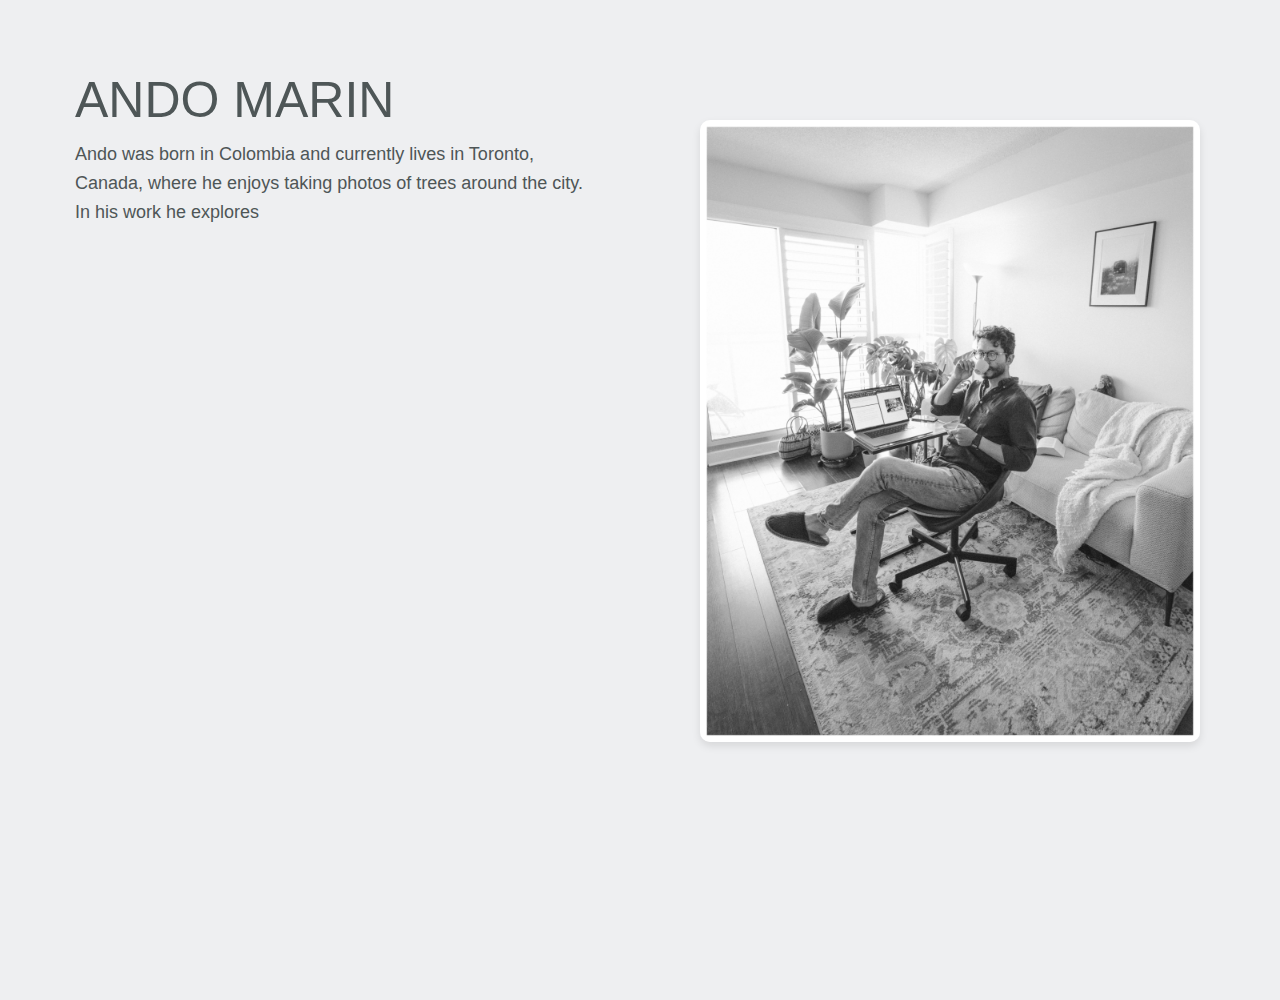
==== about.html @ 566b96cc "Reorganized repository structure and added initial files" ====
<!DOCTYPE html>
<html lang="en">
<head>
    <meta charset="UTF-8">
    <meta name="viewport" content="width=device-width, initial-scale=1.0">
    <title>Ando Marin Photography - About</title>
    <link rel="stylesheet" href="styles.css">
    <link href="https://fonts.googleapis.com/css2?family=Rubik:wght@300;400;700&display=swap" rel="stylesheet">
</head>
<body>
    <header>
        <div class="logo"><a href="index.html">Ando Marin</a></div>
        <!--div class="subtitle">This is a biografy of the artist</div-->
    </header>
    <div class="main-content">
        <div class="biography">
            <p>Ando was born in Colombia and currently lives in Toronto, Canada, where he enjoys
                taking photos of trees around the city. In his work he explores
            </p>
        </div>
        
        <div class="about-photo">
            <img src="images/about-photo.jpg" alt="Ando Marin">
        </div>
    </div>

    <!-- Modal for viewing images -->
    <div id="imageModal" class="modal">
        <span class="close">&times;</span>
        <img class="modal-content" id="modalImage">
        <div class="prev">&laquo;</div>
        <div class="next">&raquo;</div>
    </div>

    <script src="script.js"></script>
</body>
</html>
---- styles.css ----
body, html {
    margin: 0;
    padding: 0;
    width: 100%;
    height: 100%;
    font-family: 'Helvetica Neue', Helvetica, Arial, sans-serif; /*Rubik', sans-serif;  Changed to Rubik Light*/
    color: #333;
    background-color: rgb(238, 239, 241);
}

header {
    position: absolute;
    top: 0;
    left: 0;
    width: 100%;
    display: flex;
    flex-direction: column;
    align-items: flex-start;
    padding: 20px;
    z-index: 2; /* Ensure header is above the banner */
}

.logo {
    font-size: 50px;
    font-weight: 300; /* Rubik Light */
    text-transform: uppercase; /* Ensure the logo text is in uppercase */
    margin-top: 55px;
    margin-left: 55px;
    margin-bottom: 20px;
    line-height: 1;
    color: #4e5657; /* Ensure the logo text is visible over the image */
}

.logo a {
    text-decoration: none;
    color: inherit;
}

.subtitle {
    font-size: 20px; /* Smaller font size */
    color: #8d8f90; /* Lighter color */
    margin-top: 10px;
    margin-left: 55px; /* Align with logo */
}


.description-text {
    font-size: 20px; /* Smaller font size */
    color: #4e5657; /* Lighter color */
    margin-top: 15px;
    margin-left: 55px; /* Align with logo */

}

nav {
    display: flex;
    flex-direction: column;
    align-items: flex-start;
}

nav a {
    margin: 10px 0;
    margin-left: 55px;
    text-decoration: none;
    color: #8d8f90; /* Ensure the nav links are visible over the image */
    font-size: 18px;
    position: relative;
}

.dropdown {
    position: relative;
    margin-bottom: 10px;
}

.dropdown-content {
    display: none;
    position: static;
    background-color: transparent;
    z-index: 1;
    margin-top: 10px;
}

.dropdown-content a {
    color: #979a9b; /* Lighter shade */
    padding: 10px 0;
    text-decoration: none;
    display: block;
    font-size: 18px;
    padding-left: 20px;
}

.dropdown:hover .dropdown-content {
    display: block;
}

.main-content {
    display: flex;
    flex-direction: row;
    justify-content: flex-start; /* Align content to the start */
    align-items: flex-start; /* Align items to the start */
    overflow: visible; /* Prevent overflow */


    padding: 20px;
    margin-top: 100px; /* Adjust based on header size */
    width: 100%;
    height: calc(100% - 160px); /* Ensure the main content takes full height */
}

.photo-gallery {
    display: flex;
    flex-direction: row; /* Horizontal layout */
    align-items: flex-start; /* Align items to the top */
    overflow-x: auto; /* Enable horizontal scrolling */

    /*width: calc(100% - 90px);  Adjust based on header width */
    max-width: 100%; /* Limit the width of the gallery */
    margin: auto; /* Center the gallery */
    
    
    margin-left: 35%;
    
    
    padding-bottom: 20px; /* Add padding to prevent scrollbar overlap */
}

.photo-gallery img {
    width: 40%; /* Scale images to 40% of their original size */
    margin-right: 30px; /* Add some spacing between images */
    flex-shrink: 0; /* Prevent images from shrinking */
}

/* Specific styles for the Santa Marta gallery */
.photo-gallery-marta img {
    width: 65%; /* Scale images to 60% of their original size for this gallery */
}

.about-photo {
    text-align: left;
    margin-bottom: 20px;
    margin-right: 100px; /* Move photo slightly to the left */
}

.about-photo img {
    max-width: 500px;
    margin-left: 60px;
    height: auto;
    border-radius: 10px;
    box-shadow: 0 4px 8px rgba(0, 0, 0, 0.1);
}

.biography {
    max-width: 60%; /* Adjust the max-width to make it less constrained */
    text-align: left;
    margin-left: 55px; /* Align with the content */
    margin-right: 55px; 
}

.biography p { 
    font-size: 18px;
    line-height: 1.6;
    color: #4e5657;
    margin-top: 20px; /* Add some margin to the top for spacing */
}


.banner {
    position: absolute;
    top: 0;
    left: 0;
    width: 100%;
    height: 100%;
    background: url('images/banners/banner-1.jpg') no-repeat center center;
    background-size: cover; /* Ensure the image covers the whole viewport */
    z-index: 1; /* Ensure the banner is behind the header */
}

/* Modal (background) */
.modal {
    display: none; 
    position: fixed; 
    z-index: 3; 
    left: 0;
    top: 25px;
    width: 100%;
    height: 100%;
    overflow: auto; 
    background-color: rgb(0,0,0); 
    background-color: rgba(238, 243, 243,0.9); 
}

/* Modal Content (image) */
.modal-content {
    margin: auto;
    display: block;
    width: 80%;
    max-width: 600px;
}

/* Caption of Modal Image */
.modal-content, #caption { 
    animation-name: zoom;
    animation-duration: 0.6s;
}

@keyframes zoom {
    from {transform:scale(0)} 
    to {transform:scale(1)}
}

/* The Close Button */
.close {
    position: absolute;
    top: 15px;
    right: 35px;
    color: #f1f1f1;
    font-size: 40px;
    font-weight: bold;
    transition: 0.3s;
}

.close:hover,
.close:focus {
    color: #bbb;
    text-decoration: none;
    cursor: pointer;
}


.prev, .next {
    cursor: pointer;
    position: absolute;
    top: 50%;
    width: auto;
    padding: 16px;
    margin-top: -50px;
    color: #8d8f90;
    font-weight: bold;
    font-size: 40px;
    transition: 0.6s ease;
    user-select: none;
    -webkit-user-select: none;
}

.prev {
    left: 0;
}

.next {
    right: 0;
}

.prev:hover, .next:hover {
    color: #bbb;
}

@media (max-width: 768px) {
    .logo {
        font-size: 40px; /* Adjust font size for smaller screens */
        margin-left: 25px;
        
    }

    .subtitle {
        font-size: 18px; /* Adjust subtitle font size for smaller screens */
        margin-left: 20px; /* Adjust margin for smaller screens */
    }

    .description-text {
        margin-bottom: 65px;
    }

    .main-content {
        
        flex-direction: column; /* Stack items vertically */
        align-items: left;
        height: auto; /* Allow scrolling */
        overflow: visible; /* Enable scrolling */
        
    }

    .biography {
        max-width: 90%; /* Increase max-width for smaller screens */
        margin-left: 30px; /* Adjust margin for smaller screens */
        margin-right: 20px; /* Adjust margin for smaller screens */
    }

    .about-photo {
        text-align: left; /* Center content on small screens */
        margin-left: -50px; /* Adjust margin for smaller screens */
        margin-right: 20px;  /*Center photo*/
        width: 90%;
    }

    .about-photo img {
        width: 100%; /* Adjust width for small screens */
        max-width: none; /* Remove max-width constraint */
        margin-bottom: 20px;

    }

    .photo-gallery { /* finally solved my issue on mobile by figuring this one out */
        align-items: left; /* i inspected the page and realised it was this div/class, not the next one*/
        margin-left: 10px;
        flex-wrap: wrap;
    }

    .photo-gallery img {
        align-items: left;
        width: 90%; /* Full width for mobile */
        max-width: none; /* Remove max-width constraint */
        margin-top: 80px;
        
        margin-bottom: 20px; /* Space between stacked images */
    }
}

@media (max-width: 480px) {
    header {
        align-items: center;
    }

    .logo {
        font-size: 48px;
        margin-bottom: 20px;
    }

    .subtitle {
        font-size: 20px; /* Smaller font size */
        margin-top: 5px; /* Smaller margin */
        margin-left: 35px;
    }

    nav {
        align-items: center;
    }

    nav a {
        font-size: 14px;
        text-align: center;
    }

    .main-content {
        flex-direction: column;
        align-items: flex-start;
        width: 100%; /* Full width */
    }

    .photo-gallery {
        flex-direction: column; /* Stack photos vertically on mobile */
        align-items: center;
        width: 100%; /* Full width */
        padding-bottom: 20px;
    }

    .photo-gallery img {
        width: 100%; /* Adjust width for mobile */
        max-width: 300px;
        margin-bottom: 20px; /* Space between stacked images */
    }

    .biography {
        max-width: 100%; /* Full width for extra small screens */
        margin-left: 20px; /* Adjust margin for extra small screens */
        margin-right: 20px; /* Adjust margin for extra small screens */

    }

    .about-photo {
        /* Center photo on extra small screens */
        margin: 20px auto; /* Center photo on extra small screens */

        text-align: center;
        width: 100%;
    }

    .about-photo img {
        width: 100%; /* Full width for extra small screens */
        max-width: none; /* Remove max-width constraint */
    }
}
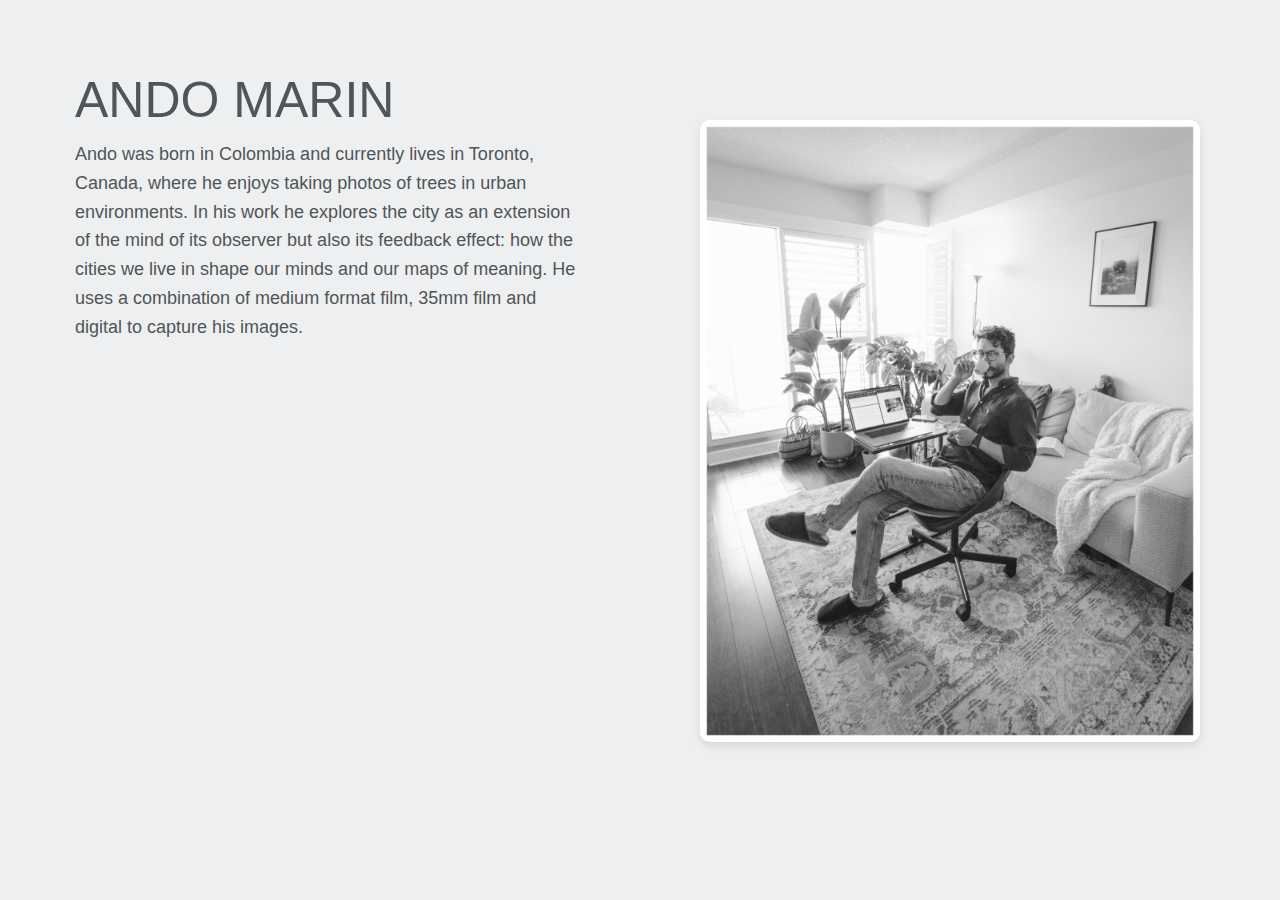
==== commit dd416bee: "disable x scrolling" ====
--- a/about.html
+++ b/about.html
@@ -15,7 +15,12 @@
     <div class="main-content">
         <div class="biography">
             <p>Ando was born in Colombia and currently lives in Toronto, Canada, where he enjoys
-                taking photos of trees around the city. In his work he explores
+                taking photos of trees in urban environments. In his work he explores the city as an
+                extension of the mind of its observer but also its feedback effect: how the cities 
+                we live in shape our minds and our maps of meaning. 
+                
+                He uses a combination of medium format film, 35mm film and digital to capture his images.
+                
             </p>
         </div>
         
--- a/styles.css
+++ b/styles.css
@@ -3,6 +3,9 @@
     padding: 0;
     width: 100%;
     height: 100%;
+
+    overflow-x: hidden;
+
     font-family: 'Helvetica Neue', Helvetica, Arial, sans-serif; /*Rubik', sans-serif;  Changed to Rubik Light*/
     color: #333;
     background-color: rgb(238, 239, 241);
@@ -257,7 +260,7 @@
 @media (max-width: 768px) {
     .logo {
         font-size: 40px; /* Adjust font size for smaller screens */
-        margin-left: 25px;
+        margin-left: 15px;
         
     }
 
@@ -307,9 +310,9 @@
 
     .photo-gallery img {
         align-items: left;
-        width: 90%; /* Full width for mobile */
+        width: 100%; /* Full width for mobile */
         max-width: none; /* Remove max-width constraint */
-        margin-top: 80px;
+        margin-top: 60px;
         
         margin-bottom: 20px; /* Space between stacked images */
     }
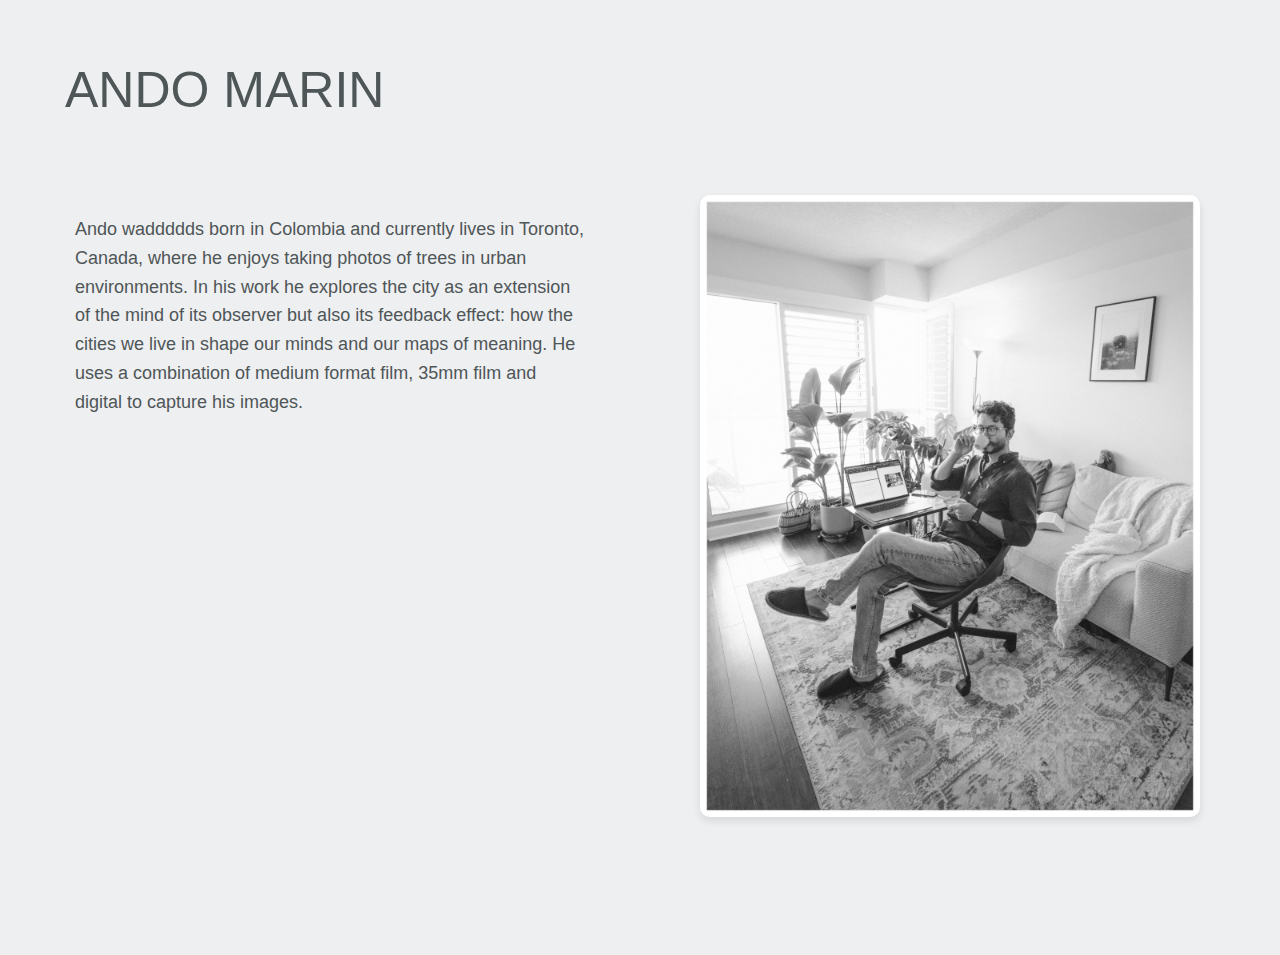
==== commit adaef898: "disable x scrolling" ====
--- a/about.html
+++ b/about.html
@@ -14,7 +14,7 @@
     </header>
     <div class="main-content">
         <div class="biography">
-            <p>Ando was born in Colombia and currently lives in Toronto, Canada, where he enjoys
+            <p>Ando waddddds born in Colombia and currently lives in Toronto, Canada, where he enjoys
                 taking photos of trees in urban environments. In his work he explores the city as an
                 extension of the mind of its observer but also its feedback effect: how the cities 
                 we live in shape our minds and our maps of meaning. 
--- a/styles.css
+++ b/styles.css
@@ -12,14 +12,14 @@
 }
 
 header {
-    position: absolute;
+    position: relative;
     top: 0;
     left: 0;
     width: 100%;
     display: flex;
     flex-direction: column;
     align-items: flex-start;
-    padding: 20px;
+    padding: 10px;
     z-index: 2; /* Ensure header is above the banner */
 }
 
@@ -27,6 +27,7 @@
     font-size: 50px;
     font-weight: 300; /* Rubik Light */
     text-transform: uppercase; /* Ensure the logo text is in uppercase */
+
     margin-top: 55px;
     margin-left: 55px;
     margin-bottom: 20px;
@@ -105,7 +106,7 @@
 
 
     padding: 20px;
-    margin-top: 100px; /* Adjust based on header size */
+    margin-top: 30px; /* Adjust based on header size */
     width: 100%;
     height: calc(100% - 160px); /* Ensure the main content takes full height */
 }
@@ -258,9 +259,17 @@
 }
 
 @media (max-width: 768px) {
+    header {
+        width: 90%;
+        font-size: 70px;
+        margin-bottom: 5px;
+    }
+
     .logo {
-        font-size: 40px; /* Adjust font size for smaller screens */
-        margin-left: 15px;
+        font-size: 70px; /* Adjust font size for smaller screens */
+        width: 100%;
+        margin-left: 5px;
+        margin-bottom: 10px;
         
     }
 
@@ -270,7 +279,7 @@
     }
 
     .description-text {
-        margin-bottom: 65px;
+        margin-bottom: 25px;
     }
 
     .main-content {
@@ -278,13 +287,12 @@
         flex-direction: column; /* Stack items vertically */
         align-items: left;
         height: auto; /* Allow scrolling */
-        overflow: visible; /* Enable scrolling */
-        
+        overflow-y: visible; /* Enable scrolling */
     }
 
     .biography {
-        max-width: 90%; /* Increase max-width for smaller screens */
-        margin-left: 30px; /* Adjust margin for smaller screens */
+        max-width: 100%; /* Increase max-width for smaller screens */
+        margin-left: 10px; /* Adjust margin for smaller screens */
         margin-right: 20px; /* Adjust margin for smaller screens */
     }
 
@@ -292,13 +300,14 @@
         text-align: left; /* Center content on small screens */
         margin-left: -50px; /* Adjust margin for smaller screens */
         margin-right: 20px;  /*Center photo*/
-        width: 90%;
+        width: 100%;
     }
 
     .about-photo img {
-        width: 100%; /* Adjust width for small screens */
-        max-width: none; /* Remove max-width constraint */
+        width: 90%; /* Adjust width for small screens */
+        max-width: 90%; /* Remove max-width constraint */
         margin-bottom: 20px;
+        margin-left: 10px;
 
     }
 
@@ -312,7 +321,7 @@
         align-items: left;
         width: 100%; /* Full width for mobile */
         max-width: none; /* Remove max-width constraint */
-        margin-top: 60px;
+        margin-top: 20px;
         
         margin-bottom: 20px; /* Space between stacked images */
     }
@@ -321,26 +330,28 @@
 @media (max-width: 480px) {
     header {
         align-items: center;
+        margin-bottom: 10px;
     }
 
     .logo {
         font-size: 48px;
-        margin-bottom: 20px;
+        margin-bottom: 10px;
     }
 
     .subtitle {
         font-size: 20px; /* Smaller font size */
         margin-top: 5px; /* Smaller margin */
         margin-left: 35px;
+
     }
 
     nav {
-        align-items: center;
+        align-items: left;
     }
 
     nav a {
         font-size: 14px;
-        text-align: center;
+        text-align: left;
     }
 
     .main-content {
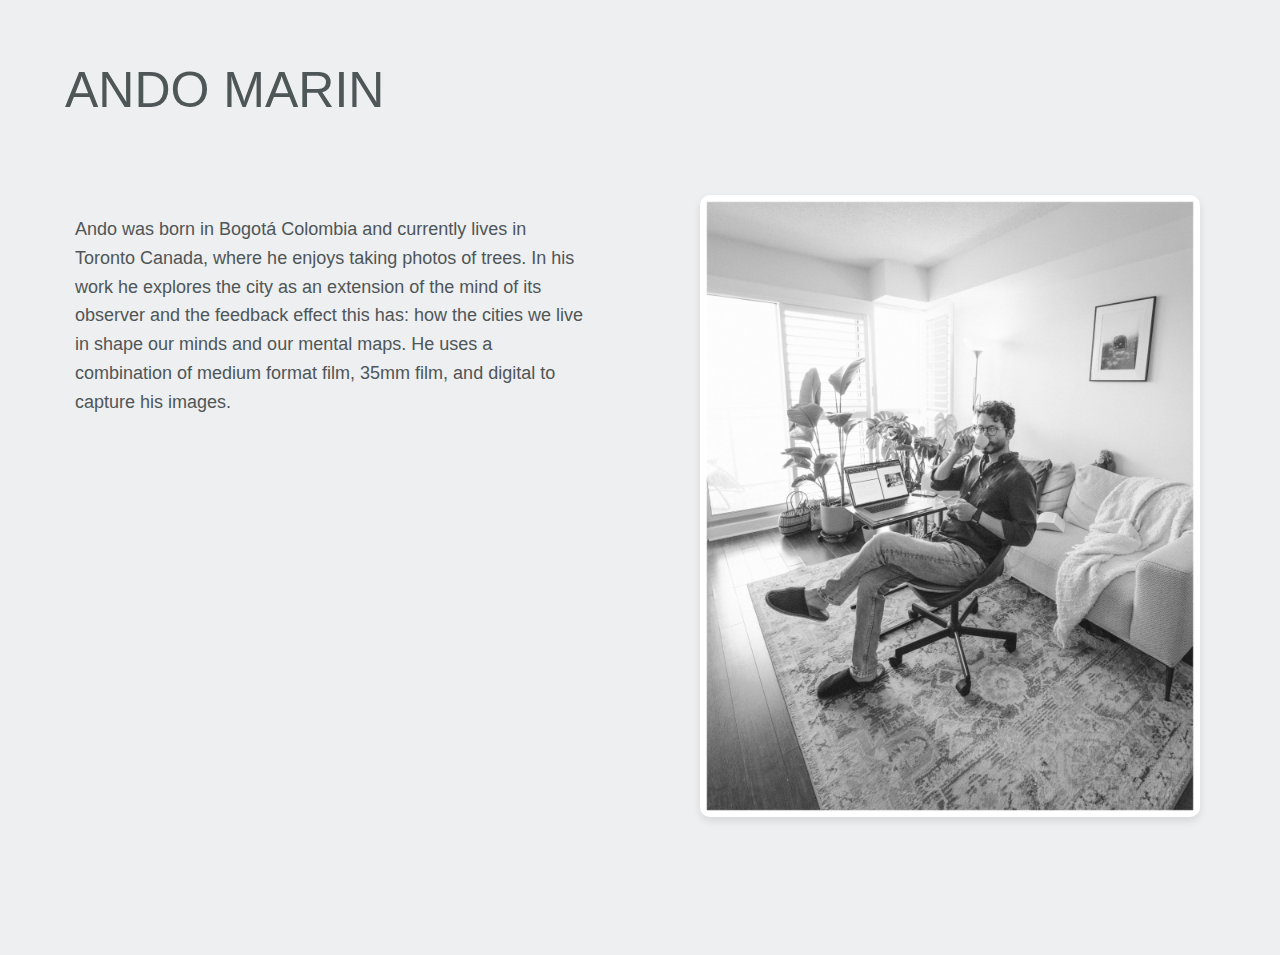
==== commit 3f4c09b9: "mobile margins" ====
--- a/about.html
+++ b/about.html
@@ -14,12 +14,12 @@
     </header>
     <div class="main-content">
         <div class="biography">
-            <p>Ando waddddds born in Colombia and currently lives in Toronto, Canada, where he enjoys
-                taking photos of trees in urban environments. In his work he explores the city as an
-                extension of the mind of its observer but also its feedback effect: how the cities 
-                we live in shape our minds and our maps of meaning. 
+            <p>Ando was born in Bogotá Colombia and currently lives in Toronto Canada, where he enjoys
+                taking photos of trees. In his work he explores the city as an
+                extension of the mind of its observer and the feedback effect this has: how the cities 
+                we live in shape our minds and our mental maps.
                 
-                He uses a combination of medium format film, 35mm film and digital to capture his images.
+                He uses a combination of medium format film, 35mm film, and digital to capture his images.
                 
             </p>
         </div>
--- a/styles.css
+++ b/styles.css
@@ -292,7 +292,7 @@
 
     .biography {
         max-width: 100%; /* Increase max-width for smaller screens */
-        margin-left: 10px; /* Adjust margin for smaller screens */
+        margin-left: 0px; /* Adjust margin for smaller screens */
         margin-right: 20px; /* Adjust margin for smaller screens */
     }
 
@@ -300,7 +300,7 @@
         text-align: left; /* Center content on small screens */
         margin-left: -50px; /* Adjust margin for smaller screens */
         margin-right: 20px;  /*Center photo*/
-        width: 100%;
+        width: 90%;
     }
 
     .about-photo img {
@@ -374,22 +374,21 @@
     }
 
     .biography {
-        max-width: 100%; /* Full width for extra small screens */
-        margin-left: 20px; /* Adjust margin for extra small screens */
+        max-width: 90%; /* Full width for extra small screens */
+        /*margin-left: 0px;  Adjust margin for extra small screens */
         margin-right: 20px; /* Adjust margin for extra small screens */
 
     }
 
     .about-photo {
         /* Center photo on extra small screens */
-        margin: 20px auto; /* Center photo on extra small screens */
-
-        text-align: center;
-        width: 100%;
+        margin: auto; /* Center photo on extra small screens */
+        text-align: left;
     }
 
     .about-photo img {
+        margin: 0px;
         width: 100%; /* Full width for extra small screens */
-        max-width: none; /* Remove max-width constraint */
-    }
-}
+        max-width: 90%; /* Remove max-width constraint */
+    }
+}
